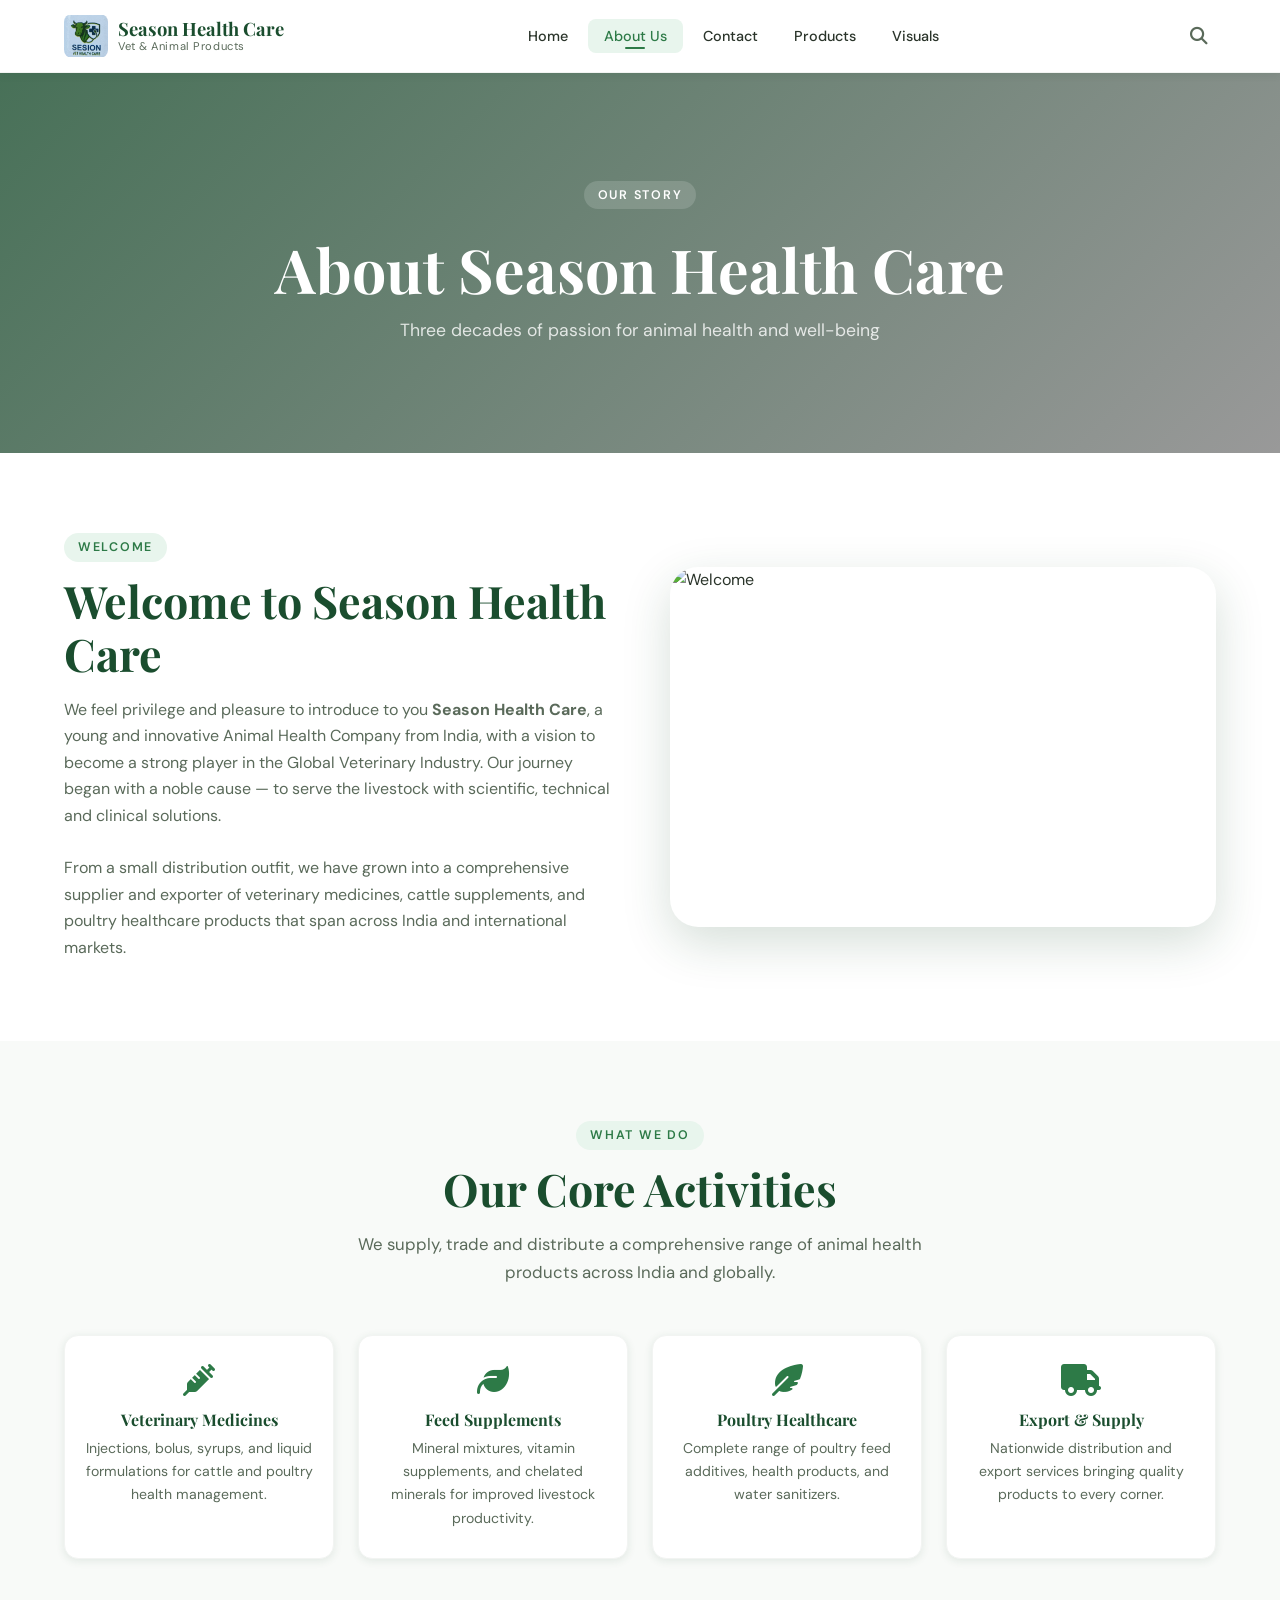
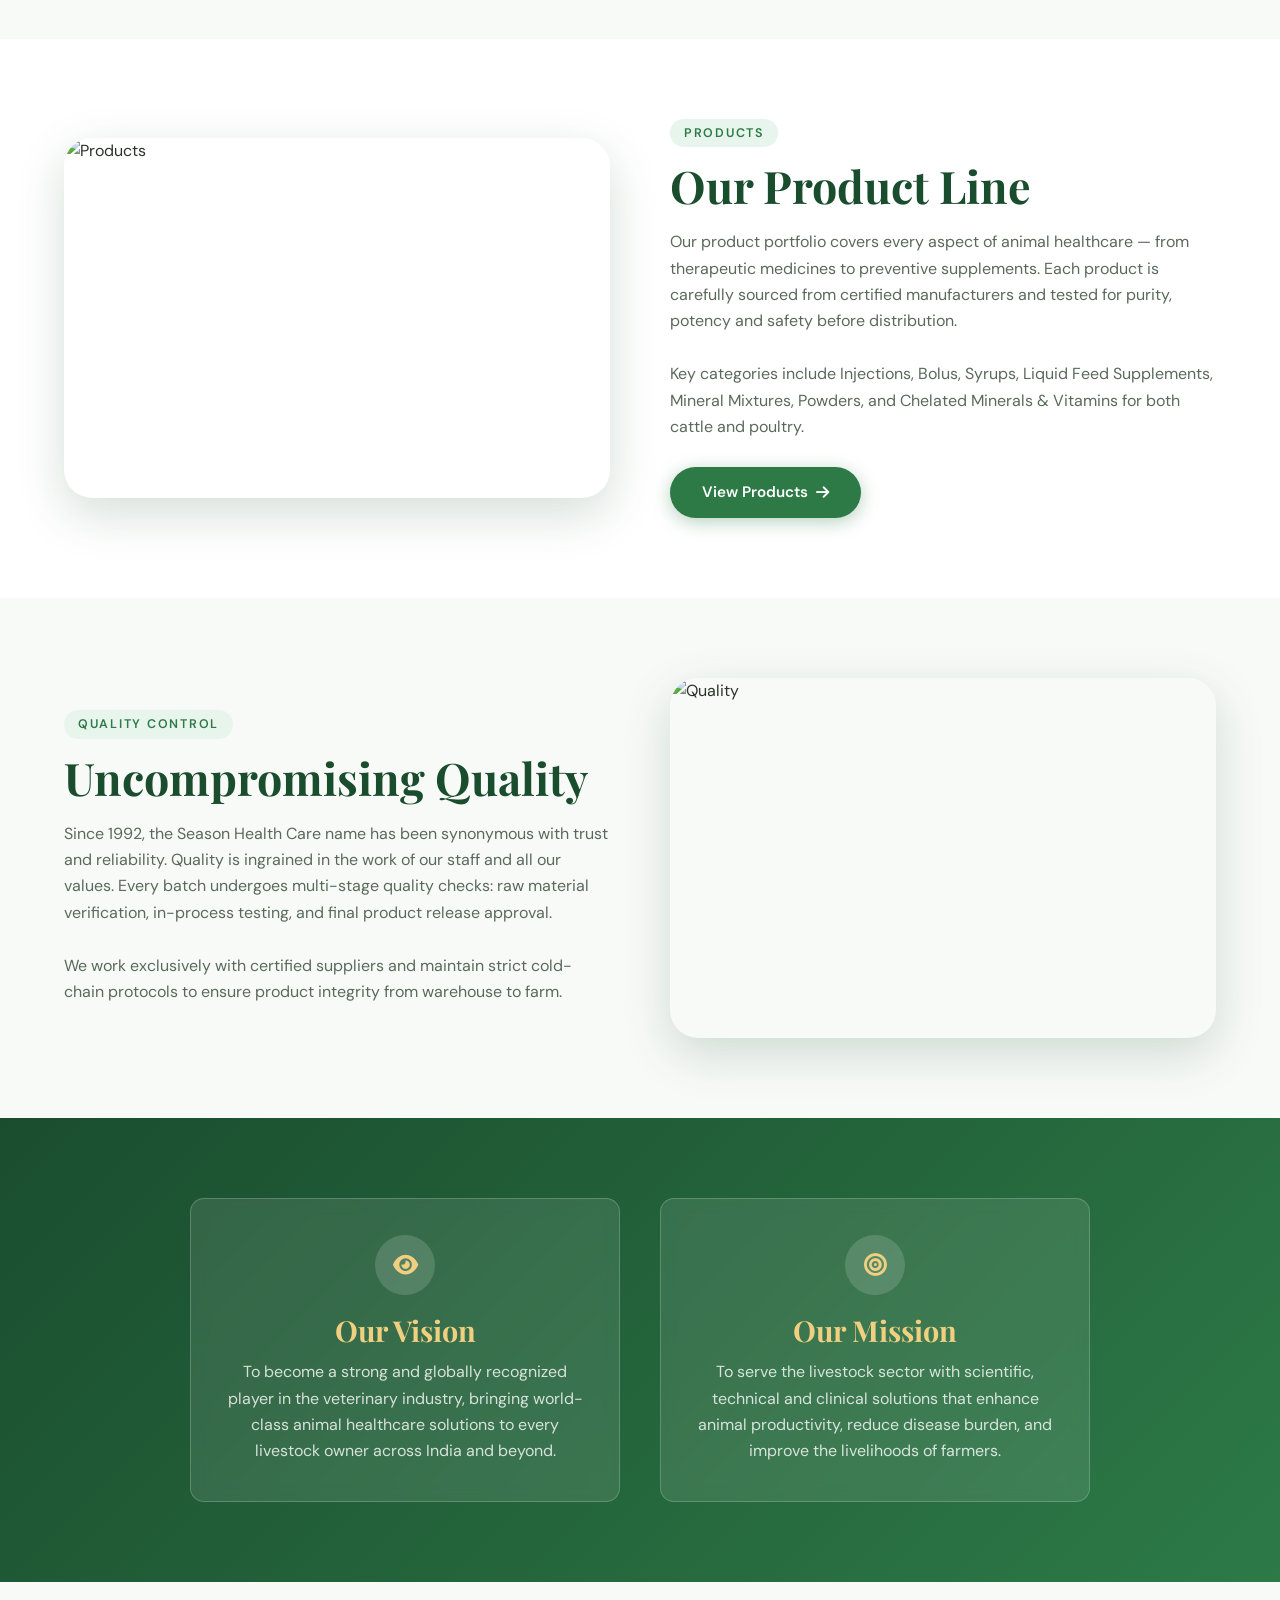
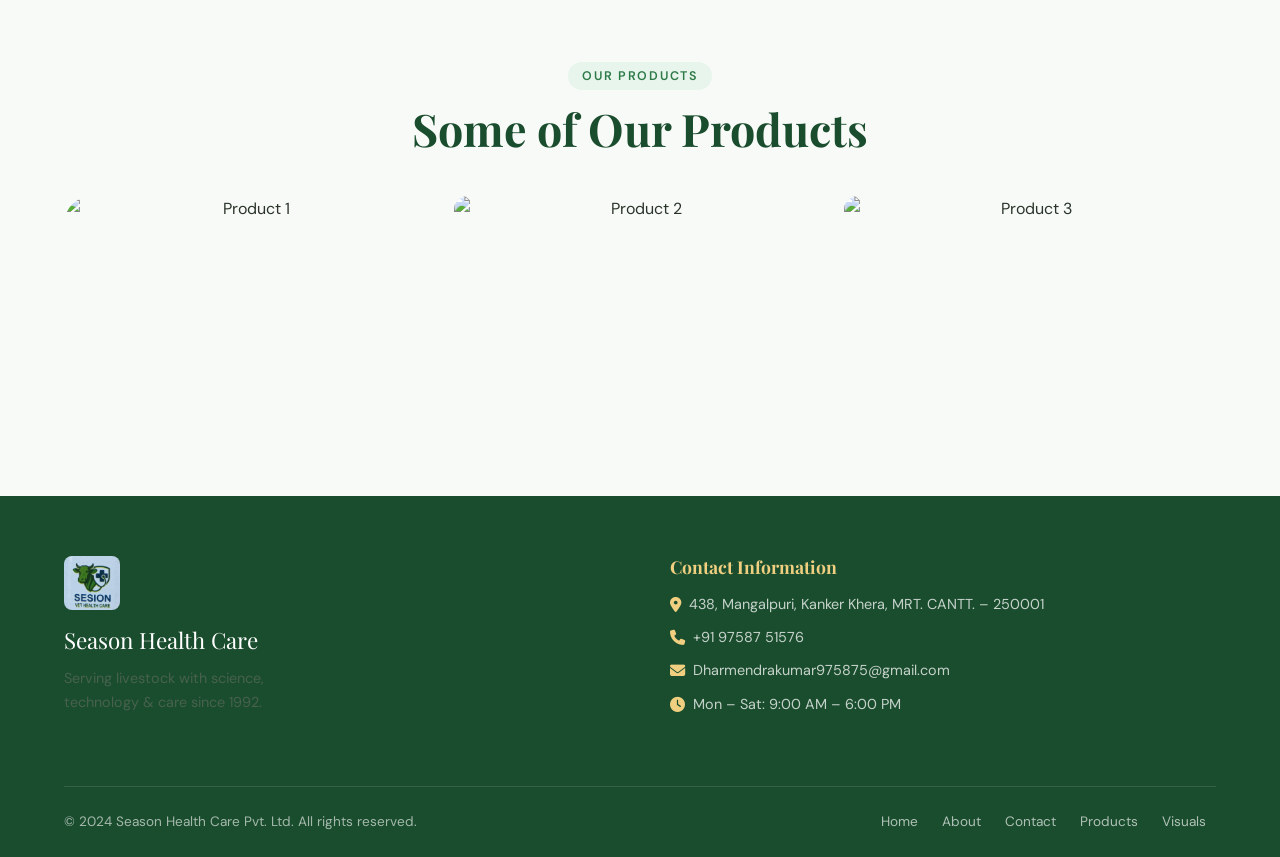
==== pages/about.html @ 070b6074 "First Commit" ====
<!doctype html>
<html lang="en">
  <head>
    <meta charset="UTF-8" />
    <meta name="viewport" content="width=device-width, initial-scale=1.0" />
    <title>About Us — Season Health Care</title>
    <link rel="stylesheet" href="../css/style.css" />
    <link rel="stylesheet" href="../css/about.css" />
    <link
      rel="stylesheet"
      href="https://cdnjs.cloudflare.com/ajax/libs/font-awesome/6.5.0/css/all.min.css"
    />
  </head>
  <body>
    <nav class="navbar">
      <div class="navbar-inner">
        <a href="../index.html" class="nav-logo">
          <img src="../assets/ImageSVH.jpeg" alt="Logo" />
          <div class="nav-logo-text">
            Season Health Care<span>Vet & Animal Products</span>
          </div>
        </a>
        <ul class="nav-links">
          <li><a href="../index.html">Home</a></li>
          <li><a href="about.html" class="active">About Us</a></li>
          <li><a href="contact.html">Contact</a></li>
          <li><a href="products.html">Products</a></li>
          <li><a href="visuals.html">Visuals</a></li>
        </ul>
        <div class="nav-right">
          <button class="nav-search-btn"><i class="fas fa-search"></i></button>
          <button class="nav-hamburger">
            <span></span><span></span><span></span>
          </button>
        </div>
      </div>
    </nav>
    <div class="search-overlay">
      <div class="search-box">
        <button class="search-close">&times;</button>
        <h3>Search</h3>
        <div class="search-input-wrap">
          <input type="text" placeholder="Search..." /><button
            class="btn btn-primary"
          >
            <i class="fas fa-search"></i>
          </button>
        </div>
      </div>
    </div>

    <!-- Page Hero -->
    <div class="page-hero">
      <div
        class="page-hero-bg"
        style="
          background-image: url(&quot;https://images.unsplash.com/photo-1516467508483-a7212febe31a?w=1400&q=80&quot;);
        "
      ></div>
      <div class="page-hero-overlay"></div>
      <div class="page-hero-content">
        <span
          class="section-label"
          style="background: rgba(255, 255, 255, 0.15); color: #fff"
          >Our Story</span
        >
        <h1>About Season Health Care</h1>
        <p>Three decades of passion for animal health and well-being</p>
      </div>
    </div>

    <!-- A. Welcome Section -->
    <section class="section">
      <div class="container">
        <div class="about-grid animate-on-scroll">
          <div>
            <span class="section-label">Welcome</span>
            <h2 class="section-title">Welcome to Season Health Care</h2>
            <p>
              We feel privilege and pleasure to introduce to you
              <strong>Season Health Care</strong>, a young and innovative Animal
              Health Company from India, with a vision to become a strong player
              in the Global Veterinary Industry. Our journey began with a noble
              cause — to serve the livestock with scientific, technical and
              clinical solutions.
            </p>
            <br />
            <p>
              From a small distribution outfit, we have grown into a
              comprehensive supplier and exporter of veterinary medicines,
              cattle supplements, and poultry healthcare products that span
              across India and international markets.
            </p>
          </div>
          <div>
            <img
              src="https://images.unsplash.com/photo-1500595046743-cd271d694d30?w=700&q=80"
              alt="Welcome"
              style="
                border-radius: var(--radius-lg);
                width: 100%;
                height: 360px;
                object-fit: cover;
                box-shadow: var(--shadow-lg);
              "
            />
          </div>
        </div>
      </div>
    </section>

    <!-- B. What We Do -->
    <section class="section section-alt">
      <div class="container text-center">
        <span class="section-label animate-on-scroll">What We Do</span>
        <h2 class="section-title animate-on-scroll">Our Core Activities</h2>
        <p class="section-desc animate-on-scroll">
          We supply, trade and distribute a comprehensive range of animal health
          products across India and globally.
        </p>
        <div class="what-grid">
          <div class="what-card animate-on-scroll">
            <i class="fas fa-syringe"></i>
            <h3>Veterinary Medicines</h3>
            <p>
              Injections, bolus, syrups, and liquid formulations for cattle and
              poultry health management.
            </p>
          </div>
          <div class="what-card animate-on-scroll">
            <i class="fas fa-leaf"></i>
            <h3>Feed Supplements</h3>
            <p>
              Mineral mixtures, vitamin supplements, and chelated minerals for
              improved livestock productivity.
            </p>
          </div>
          <div class="what-card animate-on-scroll">
            <i class="fas fa-feather-alt"></i>
            <h3>Poultry Healthcare</h3>
            <p>
              Complete range of poultry feed additives, health products, and
              water sanitizers.
            </p>
          </div>
          <div class="what-card animate-on-scroll">
            <i class="fas fa-truck"></i>
            <h3>Export & Supply</h3>
            <p>
              Nationwide distribution and export services bringing quality
              products to every corner.
            </p>
          </div>
        </div>
      </div>
    </section>

    <!-- C. Products Section -->
    <section class="section">
      <div class="container">
        <div class="about-grid animate-on-scroll">
          <div>
            <img
              src="https://images.unsplash.com/photo-1563213126-a4273aed2016?w=700&q=80"
              alt="Products"
              style="
                border-radius: var(--radius-lg);
                width: 100%;
                height: 360px;
                object-fit: cover;
                box-shadow: var(--shadow-lg);
              "
            />
          </div>
          <div>
            <span class="section-label">Products</span>
            <h2 class="section-title">Our Product Line</h2>
            <p>
              Our product portfolio covers every aspect of animal healthcare —
              from therapeutic medicines to preventive supplements. Each product
              is carefully sourced from certified manufacturers and tested for
              purity, potency and safety before distribution.
            </p>
            <br />
            <p>
              Key categories include Injections, Bolus, Syrups, Liquid Feed
              Supplements, Mineral Mixtures, Powders, and Chelated Minerals &
              Vitamins for both cattle and poultry.
            </p>
            <br />
            <a href="products.html" class="btn btn-primary"
              >View Products <i class="fas fa-arrow-right"></i
            ></a>
          </div>
        </div>
      </div>
    </section>

    <!-- D. Quality Control -->
    <section class="section section-alt">
      <div class="container">
        <div class="about-grid animate-on-scroll">
          <div>
            <span class="section-label">Quality Control</span>
            <h2 class="section-title">Uncompromising Quality</h2>
            <p>
              Since 1992, the Season Health Care name has been synonymous with
              trust and reliability. Quality is ingrained in the work of our
              staff and all our values. Every batch undergoes multi-stage
              quality checks: raw material verification, in-process testing, and
              final product release approval.
            </p>
            <br />
            <p>
              We work exclusively with certified suppliers and maintain strict
              cold-chain protocols to ensure product integrity from warehouse to
              farm.
            </p>
          </div>
          <div>
            <img
              src="https://images.unsplash.com/photo-1584308666744-24d5c474f2ae?w=700&q=80"
              alt="Quality"
              style="
                border-radius: var(--radius-lg);
                width: 100%;
                height: 360px;
                object-fit: cover;
                box-shadow: var(--shadow-lg);
              "
            />
          </div>
        </div>
      </div>
    </section>

    <!-- E. Vision & Mission -->
    <section class="vision-section">
      <div class="container">
        <div class="vision-grid">
          <div class="vision-card animate-on-scroll">
            <div class="vision-icon"><i class="fas fa-eye"></i></div>
            <h3>Our Vision</h3>
            <p>
              To become a strong and globally recognized player in the
              veterinary industry, bringing world-class animal healthcare
              solutions to every livestock owner across India and beyond.
            </p>
          </div>
          <div class="vision-card animate-on-scroll">
            <div class="vision-icon"><i class="fas fa-bullseye"></i></div>
            <h3>Our Mission</h3>
            <p>
              To serve the livestock sector with scientific, technical and
              clinical solutions that enhance animal productivity, reduce
              disease burden, and improve the livelihoods of farmers.
            </p>
          </div>
        </div>
      </div>
    </section>

    <!-- F. Some of Our Products (Image Carousel) -->
    <section class="section section-alt text-center">
      <div class="container">
        <span class="section-label animate-on-scroll">Our Products</span>
        <h2 class="section-title animate-on-scroll">Some of Our Products</h2>
        <div class="product-showcase animate-on-scroll">
          <div class="showcase-track" id="showcaseTrack">
            <img
              src="https://images.unsplash.com/photo-1563213126-a4273aed2016?w=400&q=80"
              alt="Product 1"
            />
            <img
              src="https://images.unsplash.com/photo-1582719471384-894fbb16e074?w=400&q=80"
              alt="Product 2"
            />
            <img
              src="https://images.unsplash.com/photo-1584308666744-24d5c474f2ae?w=400&q=80"
              alt="Product 3"
            />
            <img
              src="https://images.unsplash.com/photo-1532188363366-3a1b2ac4a338?w=400&q=80"
              alt="Product 4"
            />
            <img
              src="https://images.unsplash.com/photo-1516467508483-a7212febe31a?w=400&q=80"
              alt="Product 5"
            />
            <img
              src="https://images.unsplash.com/photo-1500595046743-cd271d694d30?w=400&q=80"
              alt="Product 6"
            />
          </div>
        </div>
      </div>
    </section>

    <footer class="footer">
      <div class="container">
        <div class="footer-main">
          <div class="footer-logo">
            <img src="../assets/ImageSVH.jpeg" alt="Logo" />
            <div class="footer-logo-name">Season Health Care</div>
            <p class="footer-tagline">
              Serving livestock with science,<br />technology & care since 1992.
            </p>
          </div>
          <div class="footer-contact">
            <h4>Contact Information</h4>
            <p>
              <span><i class="fas fa-map-marker-alt"></i></span> 438,
              Mangalpuri, Kanker Khera, MRT. CANTT. – 250001
            </p>
            <p>
              <span><i class="fas fa-phone"></i></span> +91 97587 51576
            </p>
            <p>
              <span><i class="fas fa-envelope"></i></span>
              Dharmendrakumar975875@gmail.com
            </p>
            <p>
              <span><i class="fas fa-clock"></i></span> Mon – Sat: 9:00 AM –
              6:00 PM
            </p>
          </div>
        </div>
        <div class="footer-bottom">
          <p>&copy; 2024 Season Health Care Pvt. Ltd. All rights reserved.</p>
          <nav class="footer-bottom-links">
            <a href="../index.html">Home</a>
            <a href="about.html">About</a>
            <a href="contact.html">Contact</a>
            <a href="products.html">Products</a>
            <a href="visuals.html">Visuals</a>
          </nav>
        </div>
      </div>
    </footer>
    <button class="scroll-top"><i class="fas fa-chevron-up"></i></button>

    <script src="../js/main.js"></script>
    <script>
      // Product showcase auto-scroll every 15s
      let showcasePos = 0;
      const track = document.getElementById("showcaseTrack");
      if (track) {
        setInterval(() => {
          showcasePos = (showcasePos + 1) % track.children.length;
          const cardW = track.children[0].offsetWidth + 20;
          track.style.transform = `translateX(-${showcasePos * cardW}px)`;
        }, 15000);
      }
    </script>
  </body>
</html>
---- css/style.css ----
/* ============================================
   SEASON HEALTH CARE — Design System
   ============================================ */

@import url("https://fonts.googleapis.com/css2?family=Playfair+Display:wght@400;600;700;900&family=DM+Sans:wght@300;400;500;600&display=swap");

:root {
  --green-dark: #1a4d2e;
  --green-mid: #2d7a47;
  --green-light: #4caf70;
  --green-pale: #e8f5ed;
  --gold: #c9a84c;
  --gold-light: #f0d080;
  --white: #ffffff;
  --off-white: #f8faf8;
  --gray-100: #f2f4f2;
  --gray-300: #c8d0c8;
  --gray-600: #5a6a5a;
  --gray-800: #2a342a;
  --black: #111811;

  --font-display: "Playfair Display", Georgia, serif;
  --font-body: "DM Sans", sans-serif;

  --shadow-sm: 0 2px 8px rgba(26, 77, 46, 0.1);
  --shadow-md: 0 6px 24px rgba(26, 77, 46, 0.15);
  --shadow-lg: 0 16px 48px rgba(26, 77, 46, 0.18);

  --radius-sm: 6px;
  --radius-md: 14px;
  --radius-lg: 28px;

  --transition: 0.35s cubic-bezier(0.4, 0, 0.2, 1);
}

/* ---- Reset ---- */
*,
*::before,
*::after {
  box-sizing: border-box;
  margin: 0;
  padding: 0;
}
html {
  scroll-behavior: smooth;
  font-size: 16px;
}
body {
  font-family: var(--font-body);
  color: var(--gray-800);
  background: var(--white);
  line-height: 1.65;
  overflow-x: hidden;
}
img {
  max-width: 100%;
  display: block;
}
a {
  color: inherit;
  text-decoration: none;
}
ul {
  list-style: none;
}

/* ---- Typography ---- */
h1,
h2,
h3,
h4 {
  font-family: var(--font-display);
  line-height: 1.2;
}
h1 {
  font-size: clamp(2.2rem, 5vw, 3.8rem);
}
h2 {
  font-size: clamp(1.8rem, 3.5vw, 2.8rem);
}
h3 {
  font-size: clamp(1.3rem, 2.5vw, 1.8rem);
}
p {
  color: var(--gray-600);
  font-size: 1rem;
}

/* ---- Utility ---- */
.container {
  max-width: 1200px;
  margin: 0 auto;
  padding: 0 24px;
}
.section {
  padding: 80px 0;
}
.section-alt {
  background: var(--off-white);
}
.text-center {
  text-align: center;
}

.section-label {
  display: inline-block;
  font-size: 0.78rem;
  font-weight: 600;
  letter-spacing: 0.14em;
  text-transform: uppercase;
  color: var(--green-mid);
  background: var(--green-pale);
  padding: 4px 14px;
  border-radius: 20px;
  margin-bottom: 12px;
}
.section-title {
  color: var(--green-dark);
  margin-bottom: 16px;
}
.section-desc {
  max-width: 640px;
  margin: 0 auto 48px;
  font-size: 1.05rem;
}

/* ---- Buttons ---- */
.btn {
  display: inline-flex;
  align-items: center;
  gap: 8px;
  padding: 13px 32px;
  border-radius: 50px;
  font-family: var(--font-body);
  font-size: 0.95rem;
  font-weight: 600;
  cursor: pointer;
  border: none;
  transition: var(--transition);
}
.btn-primary {
  background: var(--green-mid);
  color: var(--white);
  box-shadow: 0 4px 18px rgba(45, 122, 71, 0.35);
}
.btn-primary:hover {
  background: var(--green-dark);
  transform: translateY(-2px);
  box-shadow: 0 8px 28px rgba(45, 122, 71, 0.4);
}
.btn-outline {
  background: transparent;
  color: var(--green-mid);
  border: 2px solid var(--green-mid);
}
.btn-outline:hover {
  background: var(--green-pale);
  transform: translateY(-2px);
}
.btn-gold {
  background: var(--gold);
  color: var(--white);
  box-shadow: 0 4px 18px rgba(201, 168, 76, 0.35);
}
.btn-gold:hover {
  background: #b8943a;
  transform: translateY(-2px);
}

/* ============================================
   NAVBAR
   ============================================ */
.navbar {
  position: sticky;
  top: 0;
  z-index: 999;
  background: rgba(255, 255, 255, 0.95);
  backdrop-filter: blur(12px);
  border-bottom: 1px solid var(--gray-100);
  box-shadow: var(--shadow-sm);
}
.navbar-inner {
  display: flex;
  align-items: center;
  justify-content: space-between;
  padding: 14px 24px;
  max-width: 1200px;
  margin: 0 auto;
}
.nav-logo {
  display: flex;
  align-items: center;
  gap: 10px;
}
.nav-logo img {
  width: 44px;
  height: 44px;
  object-fit: contain;
  border-radius: 8px;
}
.nav-logo-text {
  font-family: var(--font-display);
  font-size: 1.15rem;
  font-weight: 700;
  color: var(--green-dark);
  line-height: 1.2;
}
.nav-logo-text span {
  display: block;
  font-size: 0.7rem;
  font-family: var(--font-body);
  font-weight: 400;
  color: var(--gray-600);
  letter-spacing: 0.05em;
}
.nav-links {
  display: flex;
  align-items: center;
  gap: 4px;
}
.nav-links a {
  padding: 8px 16px;
  border-radius: 8px;
  font-size: 0.9rem;
  font-weight: 500;
  color: var(--gray-800);
  transition: var(--transition);
  position: relative;
}
.nav-links a::after {
  content: "";
  position: absolute;
  bottom: 4px;
  left: 50%;
  transform: translateX(-50%) scaleX(0);
  width: 20px;
  height: 2px;
  background: var(--green-mid);
  border-radius: 2px;
  transition: var(--transition);
}
.nav-links a:hover,
.nav-links a.active {
  color: var(--green-mid);
  background: var(--green-pale);
}
.nav-links a:hover::after,
.nav-links a.active::after {
  transform: translateX(-50%) scaleX(1);
}
.nav-right {
  display: flex;
  align-items: center;
  gap: 12px;
}
.nav-search-btn {
  background: none;
  border: none;
  cursor: pointer;
  color: var(--gray-600);
  padding: 8px;
  border-radius: 8px;
  transition: var(--transition);
  font-size: 1.1rem;
}
.nav-search-btn:hover {
  background: var(--green-pale);
  color: var(--green-mid);
}

.nav-hamburger {
  display: none;
  background: none;
  border: none;
  cursor: pointer;
  flex-direction: column;
  gap: 5px;
  padding: 6px;
}
.nav-hamburger span {
  display: block;
  width: 24px;
  height: 2px;
  background: var(--green-dark);
  border-radius: 2px;
  transition: var(--transition);
}

/* Search overlay */
.search-overlay {
  display: none;
  position: fixed;
  inset: 0;
  background: rgba(26, 77, 46, 0.85);
  backdrop-filter: blur(6px);
  z-index: 9999;
  align-items: center;
  justify-content: center;
}
.search-overlay.active {
  display: flex;
}
.search-box {
  background: var(--white);
  border-radius: var(--radius-lg);
  padding: 32px 40px;
  width: min(560px, 90vw);
  position: relative;
}
.search-box h3 {
  color: var(--green-dark);
  margin-bottom: 16px;
}
.search-input-wrap {
  display: flex;
  gap: 10px;
}
.search-input-wrap input {
  flex: 1;
  padding: 12px 20px;
  border: 2px solid var(--gray-300);
  border-radius: 50px;
  font-size: 1rem;
  font-family: var(--font-body);
  outline: none;
  transition: var(--transition);
}
.search-input-wrap input:focus {
  border-color: var(--green-mid);
}
.search-close {
  position: absolute;
  top: 14px;
  right: 18px;
  background: none;
  border: none;
  font-size: 1.4rem;
  cursor: pointer;
  color: var(--gray-600);
}

/* ============================================
   FOOTER
   ============================================ */
.footer {
  background: var(--green-dark);
  color: rgba(255, 255, 255, 0.85);
}
.footer-main {
  display: grid;
  grid-template-columns: 1fr 1fr;
  gap: 60px;
  padding: 60px 0;
}
.footer-logo img {
  width: 56px;
  margin-bottom: 12px;
  border-radius: 8px;
}
.footer-logo-name {
  font-family: var(--font-display);
  font-size: 1.4rem;
  color: var(--white);
  margin-bottom: 8px;
}
.footer-tagline {
  font-size: 0.9rem;
  opacity: 0.7;
}

.footer-contact h4 {
  font-family: var(--font-display);
  font-size: 1.1rem;
  color: var(--gold-light);
  margin-bottom: 16px;
}
.footer-contact p {
  color: rgba(255, 255, 255, 0.75);
  font-size: 0.9rem;
  margin-bottom: 8px;
  display: flex;
  align-items: flex-start;
  gap: 8px;
}
.footer-contact p span {
  color: var(--gold-light);
  font-size: 0.95rem;
}

.footer-bottom {
  border-top: 1px solid rgba(255, 255, 255, 0.12);
  display: flex;
  align-items: center;
  justify-content: space-between;
  padding: 20px 0;
  flex-wrap: wrap;
  gap: 16px;
}
.footer-bottom p {
  font-size: 0.85rem;
  opacity: 0.6;
  color: var(--white);
}
.footer-bottom-links {
  display: flex;
  gap: 4px;
}
.footer-bottom-links a {
  color: rgba(255, 255, 255, 0.65);
  font-size: 0.85rem;
  padding: 4px 10px;
  border-radius: 6px;
  transition: var(--transition);
}
.footer-bottom-links a:hover {
  color: var(--white);
  background: rgba(255, 255, 255, 0.1);
}

/* Scroll to top */
.scroll-top {
  position: fixed;
  bottom: 28px;
  right: 28px;
  width: 48px;
  height: 48px;
  background: var(--green-mid);
  color: var(--white);
  border: none;
  border-radius: 50%;
  font-size: 1.2rem;
  cursor: pointer;
  box-shadow: var(--shadow-md);
  display: flex;
  align-items: center;
  justify-content: center;
  opacity: 0;
  transform: translateY(20px);
  transition: var(--transition);
  z-index: 500;
}
.scroll-top.visible {
  opacity: 1;
  transform: translateY(0);
}
.scroll-top:hover {
  background: var(--green-dark);
  transform: translateY(-4px);
}

/* ============================================
   RESPONSIVE
   ============================================ */
@media (max-width: 768px) {
  .nav-links {
    display: none;
    flex-direction: column;
    position: absolute;
    top: 72px;
    left: 0;
    right: 0;
    background: var(--white);
    border-bottom: 1px solid var(--gray-100);
    padding: 16px 24px;
    box-shadow: var(--shadow-md);
  }
  .nav-links.open {
    display: flex;
  }
  .nav-hamburger {
    display: flex;
  }
  .footer-main {
    grid-template-columns: 1fr;
    gap: 32px;
  }
  .section {
    padding: 56px 0;
  }
}

/* ============================================
   ANIMATIONS
   ============================================ */
@keyframes fadeUp {
  from {
    opacity: 0;
    transform: translateY(30px);
  }
  to {
    opacity: 1;
    transform: translateY(0);
  }
}
@keyframes fadeIn {
  from {
    opacity: 0;
  }
  to {
    opacity: 1;
  }
}
.animate-on-scroll {
  opacity: 0;
  transform: translateY(30px);
  transition:
    opacity 0.6s ease,
    transform 0.6s ease;
}
.animate-on-scroll.visible {
  opacity: 1;
  transform: translateY(0);
}
---- css/about.css ----
/* About Page Styles */
.page-hero {
  position: relative;
  height: 380px;
  display: flex;
  align-items: center;
  justify-content: center;
  text-align: center;
  overflow: hidden;
}
.page-hero-bg {
  position: absolute; inset: 0;
  background-size: cover; background-position: center;
}
.page-hero-overlay {
  position: absolute; inset: 0;
  background: linear-gradient(135deg, rgba(26,77,46,.8), rgba(0,0,0,.4));
}
.page-hero-content {
  position: relative; z-index: 2;
  color: var(--white);
}
.page-hero-content h1 { margin: 12px 0 10px; }
.page-hero-content p { color: rgba(255,255,255,.8); font-size: 1.1rem; }

.about-grid {
  display: grid;
  grid-template-columns: 1fr 1fr;
  gap: 60px;
  align-items: center;
}

.what-grid {
  display: grid;
  grid-template-columns: repeat(4,1fr);
  gap: 24px;
  margin-top: 40px;
}
.what-card {
  background: var(--white);
  border-radius: var(--radius-md);
  padding: 28px 20px;
  text-align: center;
  box-shadow: var(--shadow-sm);
  border: 1px solid var(--gray-100);
  transition: var(--transition);
}
.what-card:hover { transform: translateY(-4px); box-shadow: var(--shadow-md); }
.what-card i { font-size: 2rem; color: var(--green-mid); margin-bottom: 14px; display: block; }
.what-card h3 { font-size: 1rem; color: var(--green-dark); margin-bottom: 8px; }
.what-card p { font-size: .88rem; }

.vision-section {
  background: linear-gradient(135deg, var(--green-dark), var(--green-mid));
  padding: 80px 0;
}
.vision-grid {
  display: grid;
  grid-template-columns: 1fr 1fr;
  gap: 40px;
  max-width: 900px; margin: 0 auto;
}
.vision-card {
  background: rgba(255,255,255,.1);
  border: 1px solid rgba(255,255,255,.2);
  border-radius: var(--radius-md);
  padding: 36px 32px;
  text-align: center;
  color: var(--white);
  backdrop-filter: blur(8px);
}
.vision-icon {
  width: 60px; height: 60px;
  background: rgba(255,255,255,.15);
  border-radius: 50%;
  display: flex; align-items: center; justify-content: center;
  font-size: 1.4rem;
  color: var(--gold-light);
  margin: 0 auto 18px;
}
.vision-card h3 { color: var(--gold-light); margin-bottom: 12px; }
.vision-card p { color: rgba(255,255,255,.8); }

/* Product showcase */
.product-showcase {
  overflow: hidden;
  margin-top: 40px;
  border-radius: var(--radius-lg);
}
.showcase-track {
  display: flex;
  gap: 20px;
  transition: transform .8s ease;
}
.showcase-track img {
  flex: 0 0 calc(33.33% - 14px);
  height: 220px;
  object-fit: cover;
  border-radius: var(--radius-md);
}

@media(max-width:1024px){.what-grid{grid-template-columns:repeat(2,1fr);}}
@media(max-width:768px){
  .about-grid,.vision-grid{grid-template-columns:1fr;gap:32px;}
  .what-grid{grid-template-columns:1fr 1fr;}
  .showcase-track img{flex:0 0 calc(50% - 10px);}
}
@media(max-width:480px){.what-grid{grid-template-columns:1fr;}}
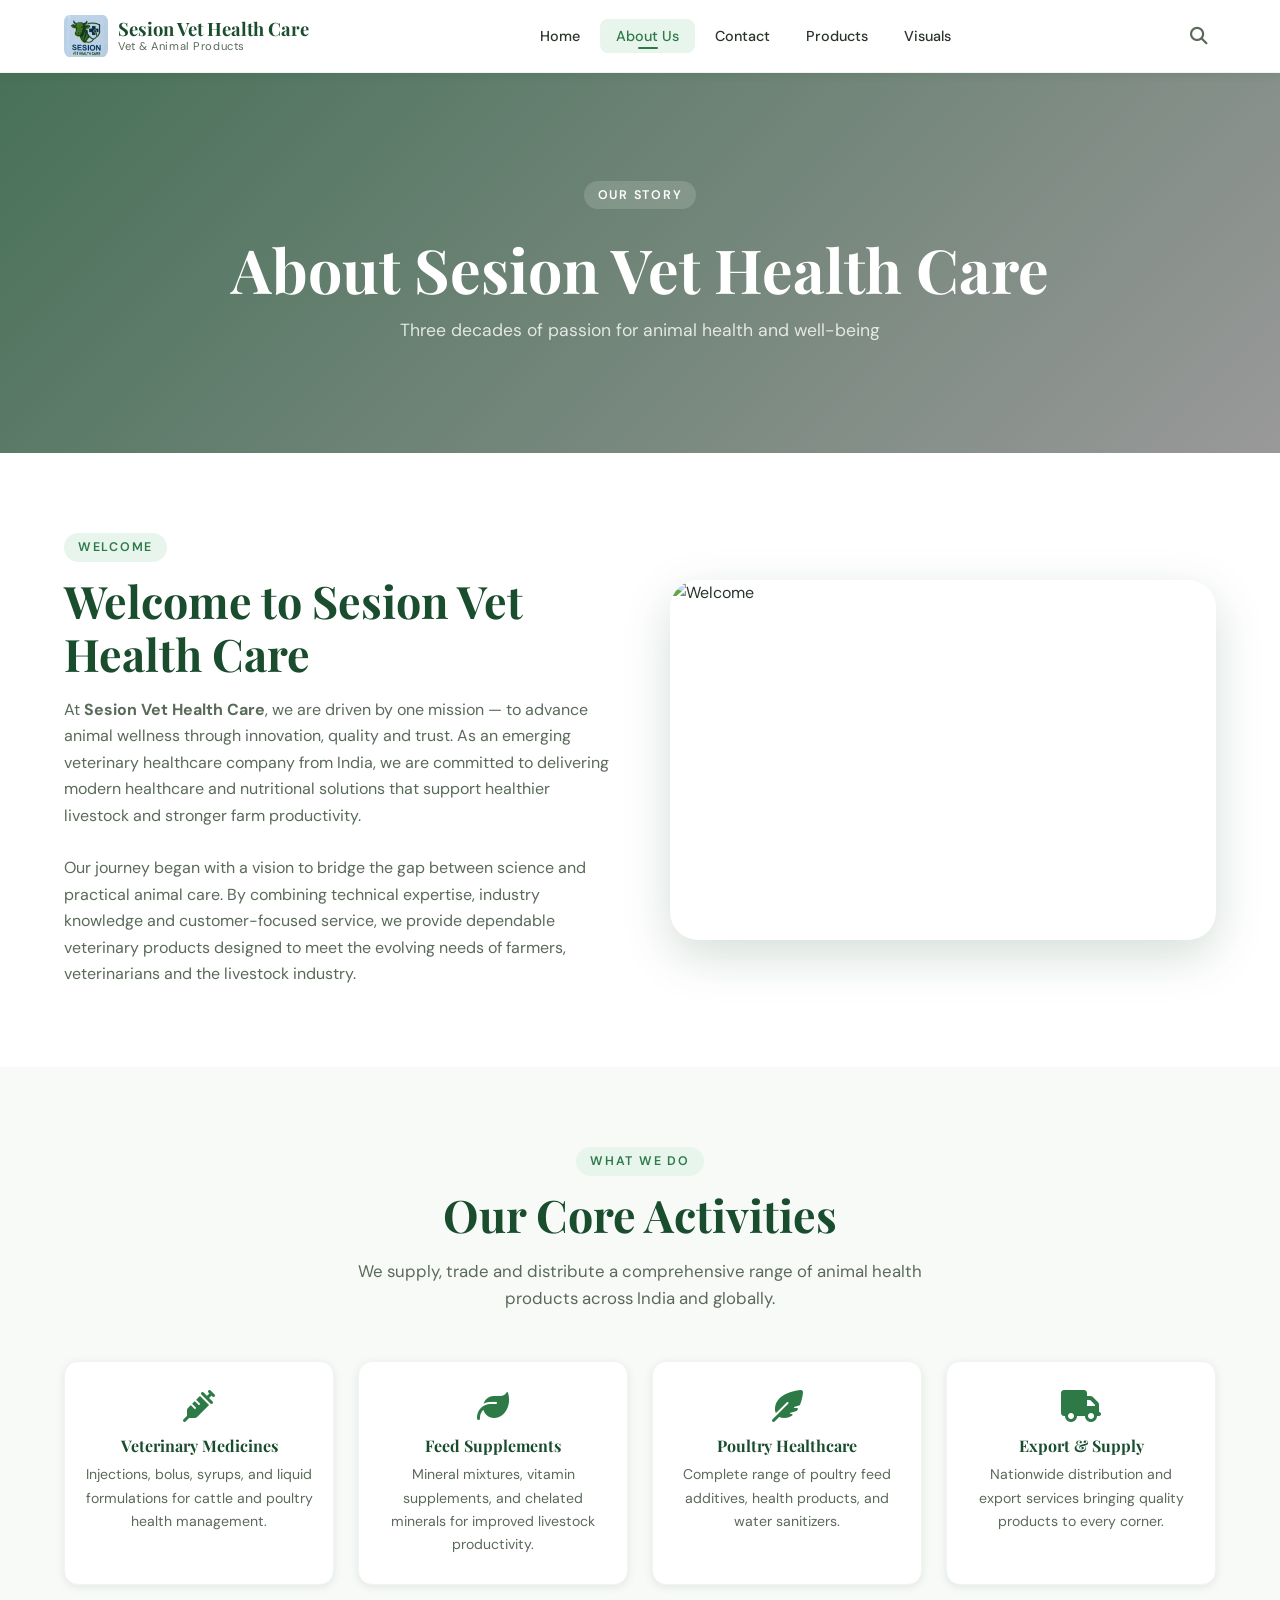
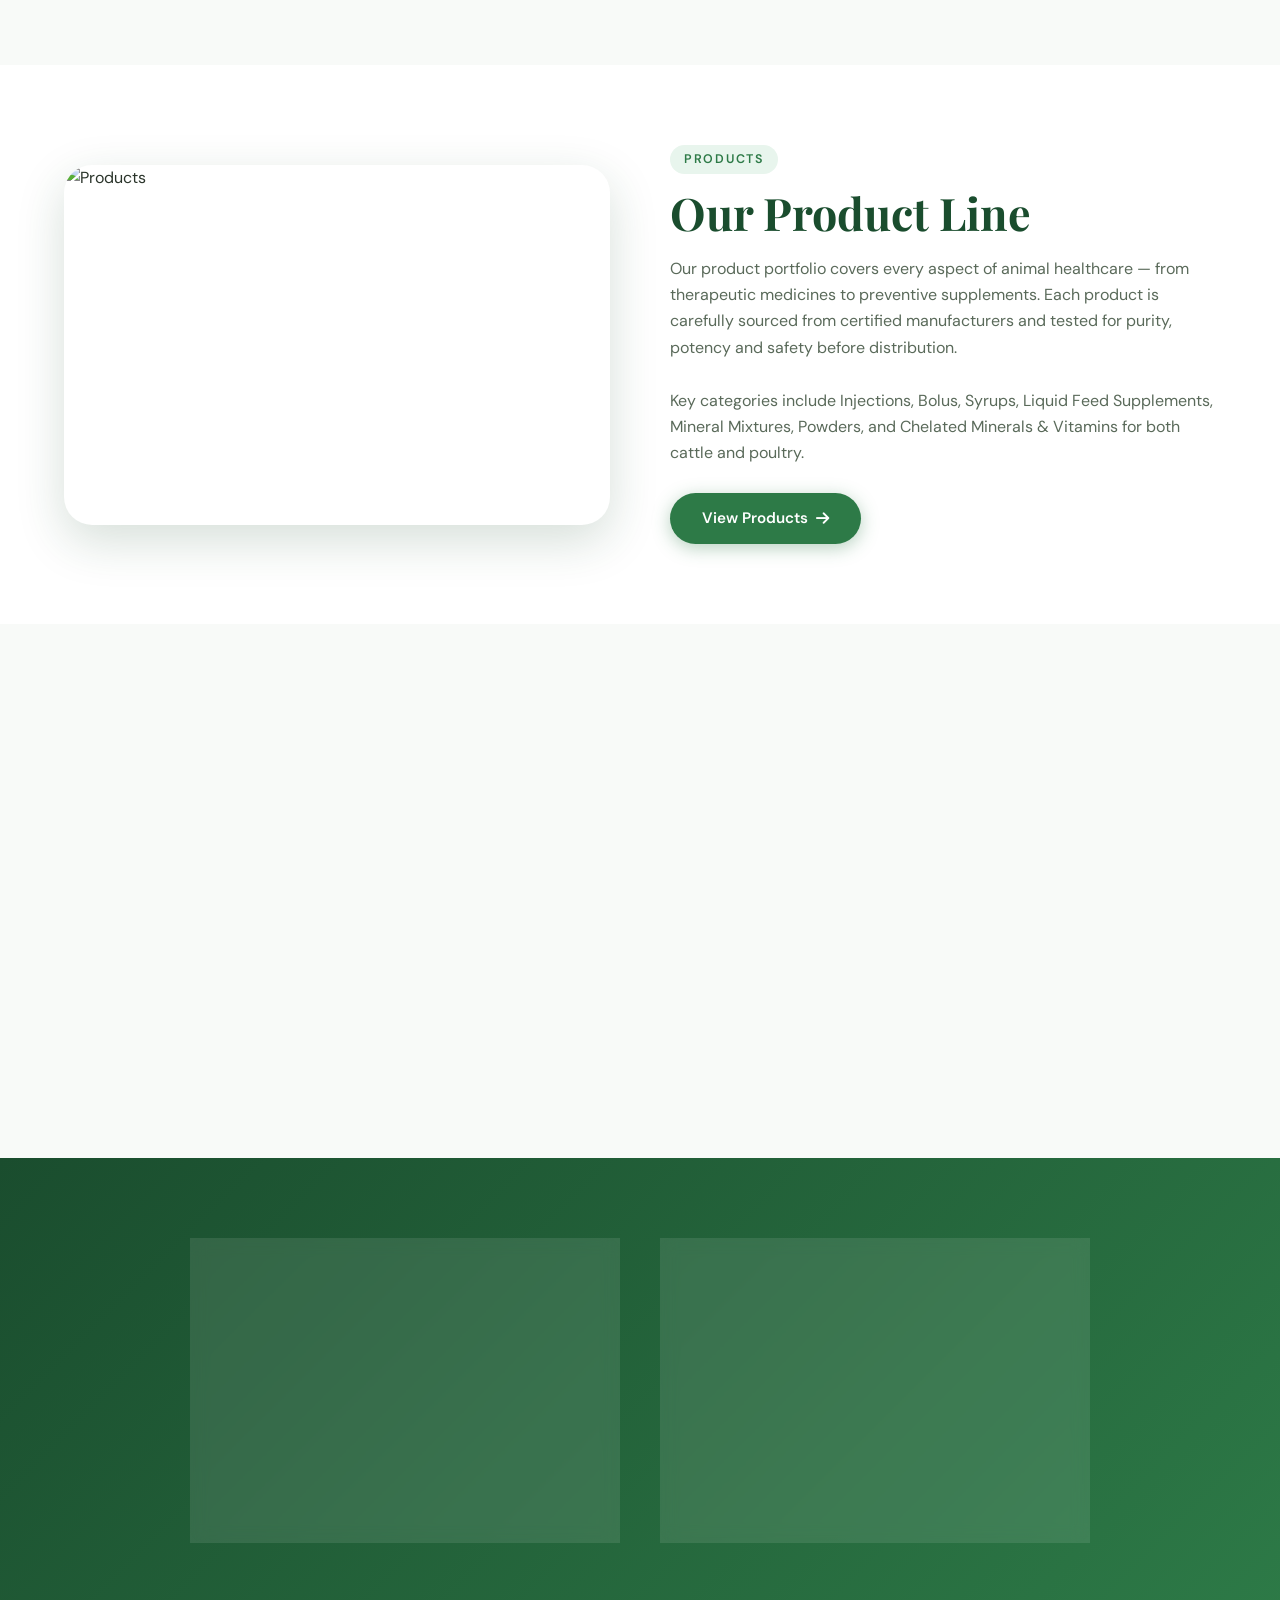
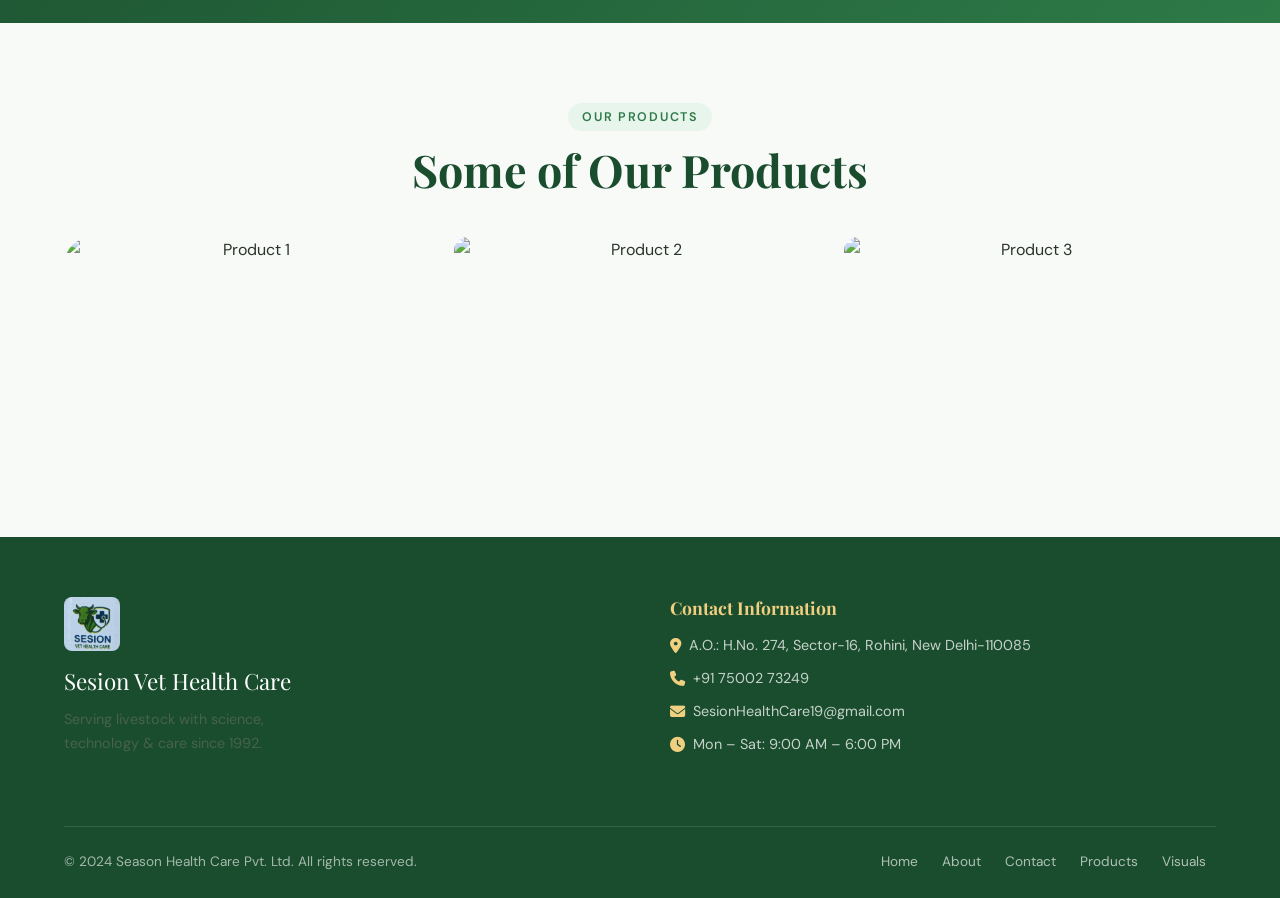
==== commit 12fa045a: "Second Commit" ====
--- a/pages/about.html
+++ b/pages/about.html
@@ -3,7 +3,7 @@
   <head>
     <meta charset="UTF-8" />
     <meta name="viewport" content="width=device-width, initial-scale=1.0" />
-    <title>About Us — Season Health Care</title>
+    <title>About Us — Sesion Vet Health Care</title>
     <link rel="stylesheet" href="../css/style.css" />
     <link rel="stylesheet" href="../css/about.css" />
     <link
@@ -17,7 +17,7 @@
         <a href="../index.html" class="nav-logo">
           <img src="../assets/ImageSVH.jpeg" alt="Logo" />
           <div class="nav-logo-text">
-            Season Health Care<span>Vet & Animal Products</span>
+            Sesion Vet Health Care<span>Vet & Animal Products</span>
           </div>
         </a>
         <ul class="nav-links">
@@ -64,7 +64,7 @@
           style="background: rgba(255, 255, 255, 0.15); color: #fff"
           >Our Story</span
         >
-        <h1>About Season Health Care</h1>
+        <h1>About Sesion Vet Health Care</h1>
         <p>Three decades of passion for animal health and well-being</p>
       </div>
     </div>
@@ -75,21 +75,22 @@
         <div class="about-grid animate-on-scroll">
           <div>
             <span class="section-label">Welcome</span>
-            <h2 class="section-title">Welcome to Season Health Care</h2>
-            <p>
-              We feel privilege and pleasure to introduce to you
-              <strong>Season Health Care</strong>, a young and innovative Animal
-              Health Company from India, with a vision to become a strong player
-              in the Global Veterinary Industry. Our journey began with a noble
-              cause — to serve the livestock with scientific, technical and
-              clinical solutions.
+            <h2 class="section-title">Welcome to Sesion Vet Health Care</h2>
+            <p>
+              At <strong>Sesion Vet Health Care</strong>, we are driven by one
+              mission — to advance animal wellness through innovation, quality
+              and trust. As an emerging veterinary healthcare company from
+              India, we are committed to delivering modern healthcare and
+              nutritional solutions that support healthier livestock and
+              stronger farm productivity.
             </p>
             <br />
             <p>
-              From a small distribution outfit, we have grown into a
-              comprehensive supplier and exporter of veterinary medicines,
-              cattle supplements, and poultry healthcare products that span
-              across India and international markets.
+              Our journey began with a vision to bridge the gap between science
+              and practical animal care. By combining technical expertise,
+              industry knowledge and customer-focused service, we provide
+              dependable veterinary products designed to meet the evolving needs
+              of farmers, veterinarians and the livestock industry.
             </p>
           </div>
           <div>
@@ -204,17 +205,20 @@
             <span class="section-label">Quality Control</span>
             <h2 class="section-title">Uncompromising Quality</h2>
             <p>
-              Since 1992, the Season Health Care name has been synonymous with
-              trust and reliability. Quality is ingrained in the work of our
-              staff and all our values. Every batch undergoes multi-stage
-              quality checks: raw material verification, in-process testing, and
-              final product release approval.
+              At <strong>Sesion Vet Health Care</strong>, quality is not just a
+              standard — it is the foundation of everything we do. We are
+              committed to delivering reliable veterinary and animal healthcare
+              solutions that meet the highest levels of safety, consistency and
+              performance.
             </p>
             <br />
             <p>
-              We work exclusively with certified suppliers and maintain strict
-              cold-chain protocols to ensure product integrity from warehouse to
-              farm.
+              Every product undergoes a carefully monitored quality assurance
+              process, including raw material inspection, formulation
+              monitoring, in-process evaluation and final product testing. Our
+              focus is to ensure that every solution reaching farmers and
+              veterinarians delivers dependable results in real-world
+              conditions.
             </p>
           </div>
           <div>
@@ -301,7 +305,7 @@
         <div class="footer-main">
           <div class="footer-logo">
             <img src="../assets/ImageSVH.jpeg" alt="Logo" />
-            <div class="footer-logo-name">Season Health Care</div>
+            <div class="footer-logo-name">Sesion Vet Health Care</div>
             <p class="footer-tagline">
               Serving livestock with science,<br />technology & care since 1992.
             </p>
@@ -309,15 +313,15 @@
           <div class="footer-contact">
             <h4>Contact Information</h4>
             <p>
-              <span><i class="fas fa-map-marker-alt"></i></span> 438,
-              Mangalpuri, Kanker Khera, MRT. CANTT. – 250001
-            </p>
-            <p>
-              <span><i class="fas fa-phone"></i></span> +91 97587 51576
+              <span><i class="fas fa-map-marker-alt"></i></span> A.O.: H.No.
+              274, Sector-16, Rohini, New Delhi-110085
+            </p>
+            <p>
+              <span><i class="fas fa-phone"></i></span> +91 75002 73249
             </p>
             <p>
               <span><i class="fas fa-envelope"></i></span>
-              Dharmendrakumar975875@gmail.com
+              SesionHealthCare19@gmail.com
             </p>
             <p>
               <span><i class="fas fa-clock"></i></span> Mon – Sat: 9:00 AM –
@@ -328,11 +332,11 @@
         <div class="footer-bottom">
           <p>&copy; 2024 Season Health Care Pvt. Ltd. All rights reserved.</p>
           <nav class="footer-bottom-links">
-            <a href="../index.html">Home</a>
-            <a href="about.html">About</a>
-            <a href="contact.html">Contact</a>
-            <a href="products.html">Products</a>
-            <a href="visuals.html">Visuals</a>
+            <a href="index.html">Home</a>
+            <a href="pages/about.html">About</a>
+            <a href="pages/contact.html">Contact</a>
+            <a href="pages/products.html">Products</a>
+            <a href="pages/visuals.html">Visuals</a>
           </nav>
         </div>
       </div>
